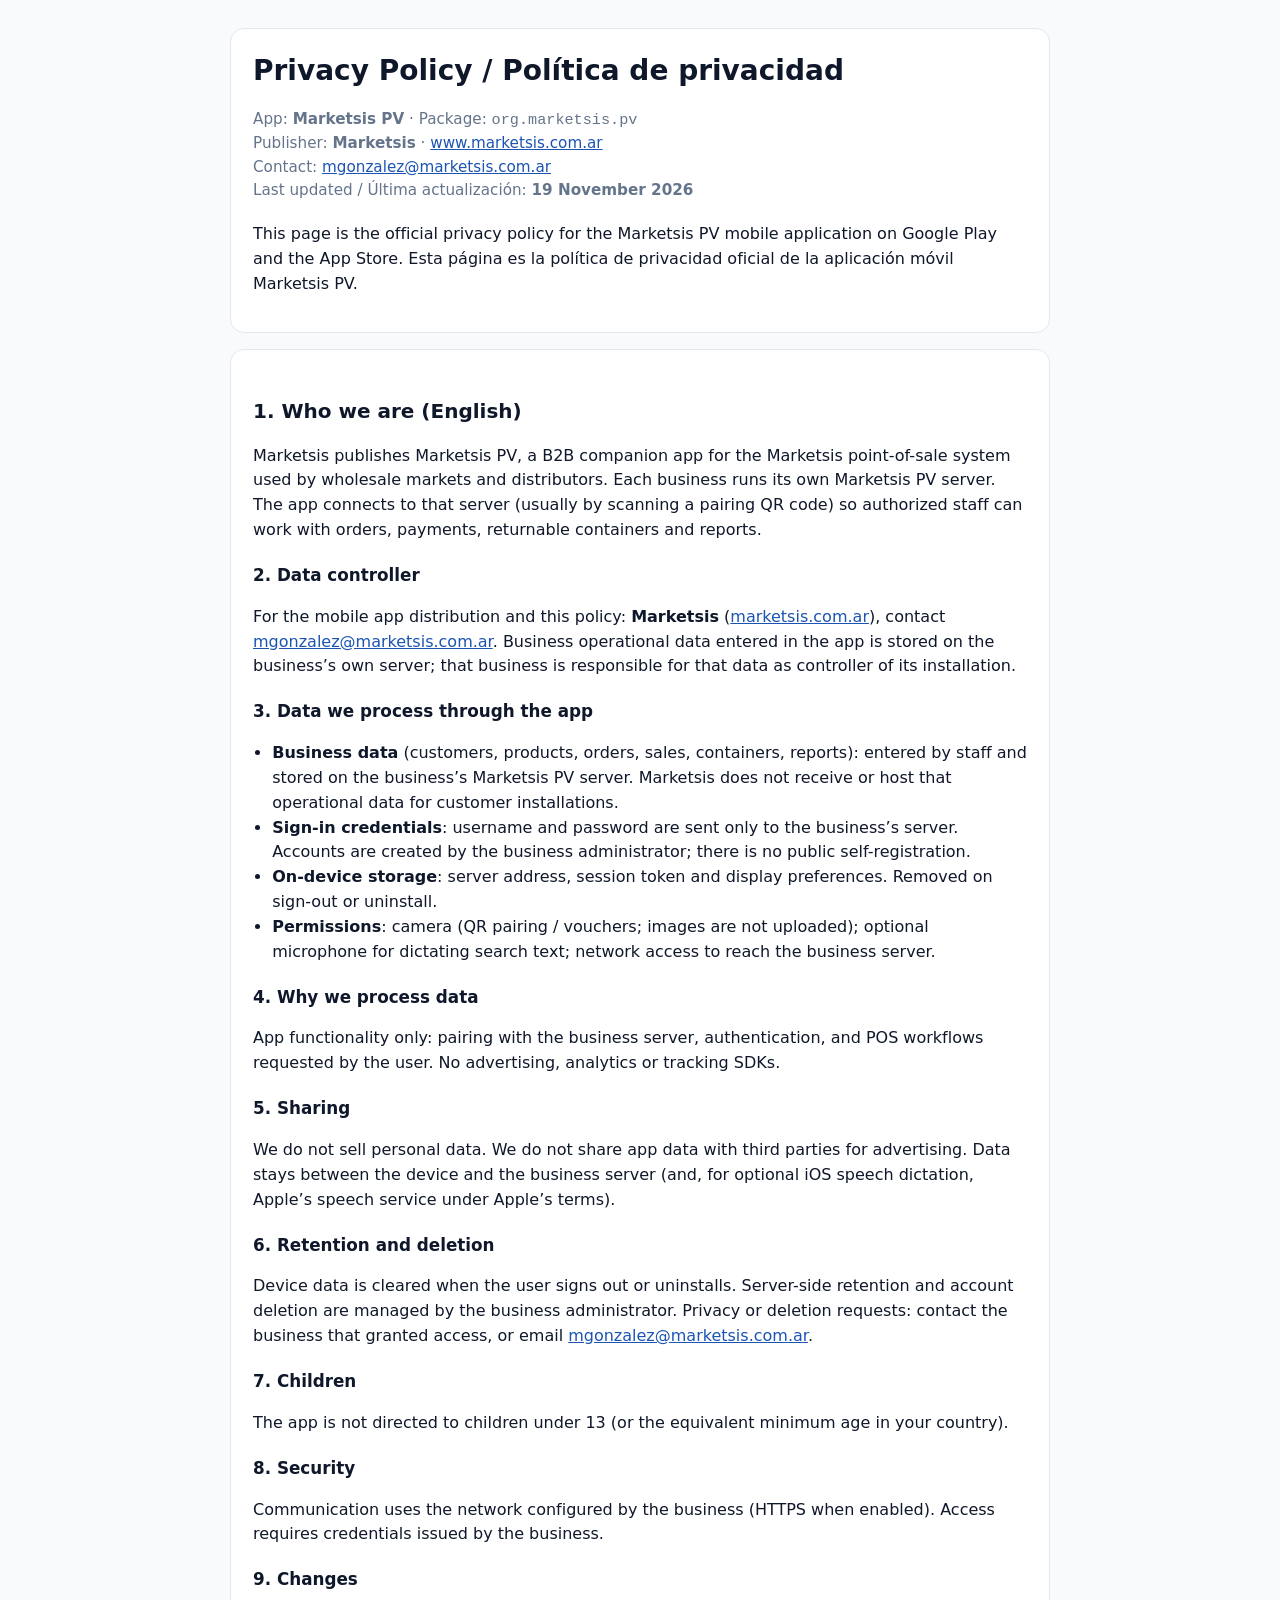
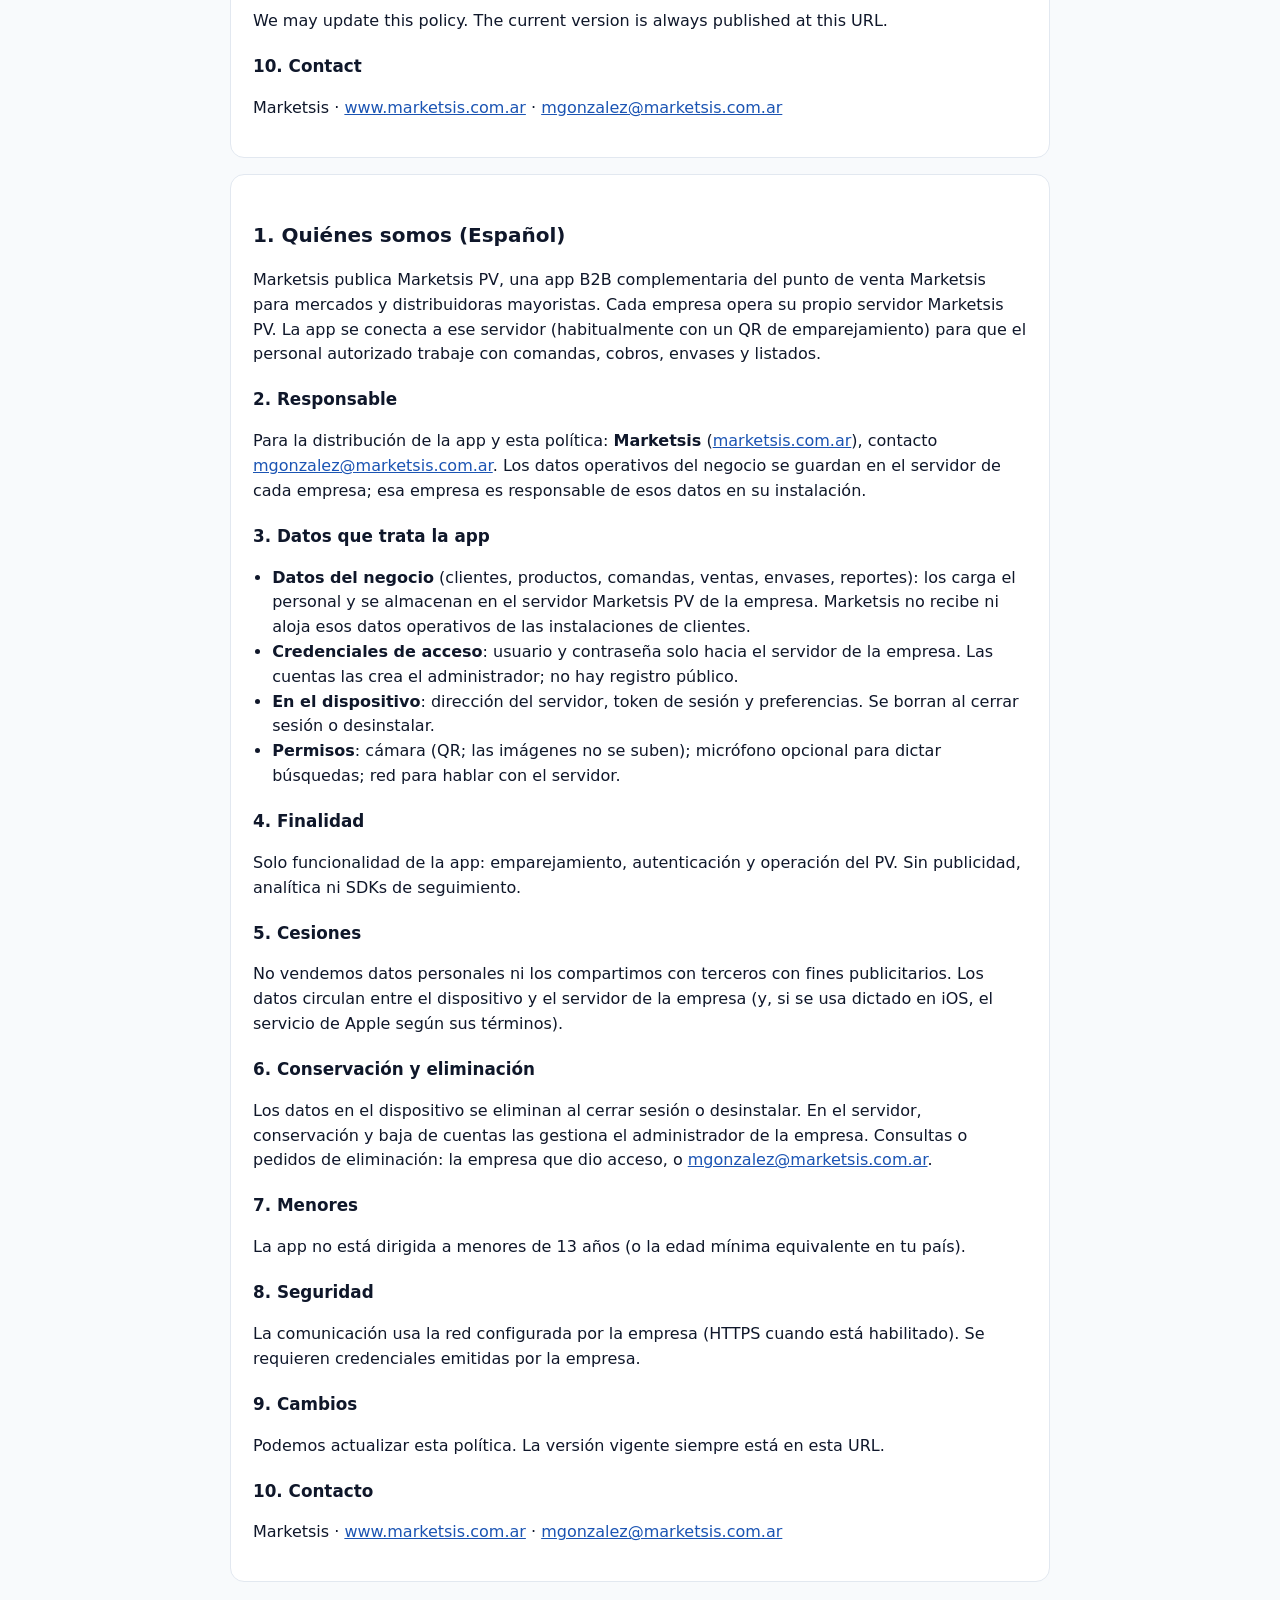
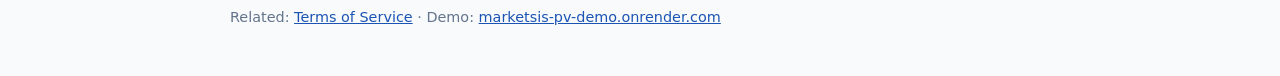
==== docs/index.html @ b71fef55 "Publish stable Privacy Policy and Terms on GitHub Pages for Play Store. EOF  Co-authored-by: Cursor " ====
<!doctype html>
<html lang="es">
<head>
  <meta charset="utf-8">
  <meta name="viewport" content="width=device-width, initial-scale=1">
  <title>Marketsis PV · Legal</title>
  <meta http-equiv="refresh" content="0; url=./privacy.html">
  <link rel="canonical" href="./privacy.html">
</head>
<body>
  <p><a href="./privacy.html">Privacy Policy</a> · <a href="./terms.html">Terms of Service</a></p>
</body>
</html>
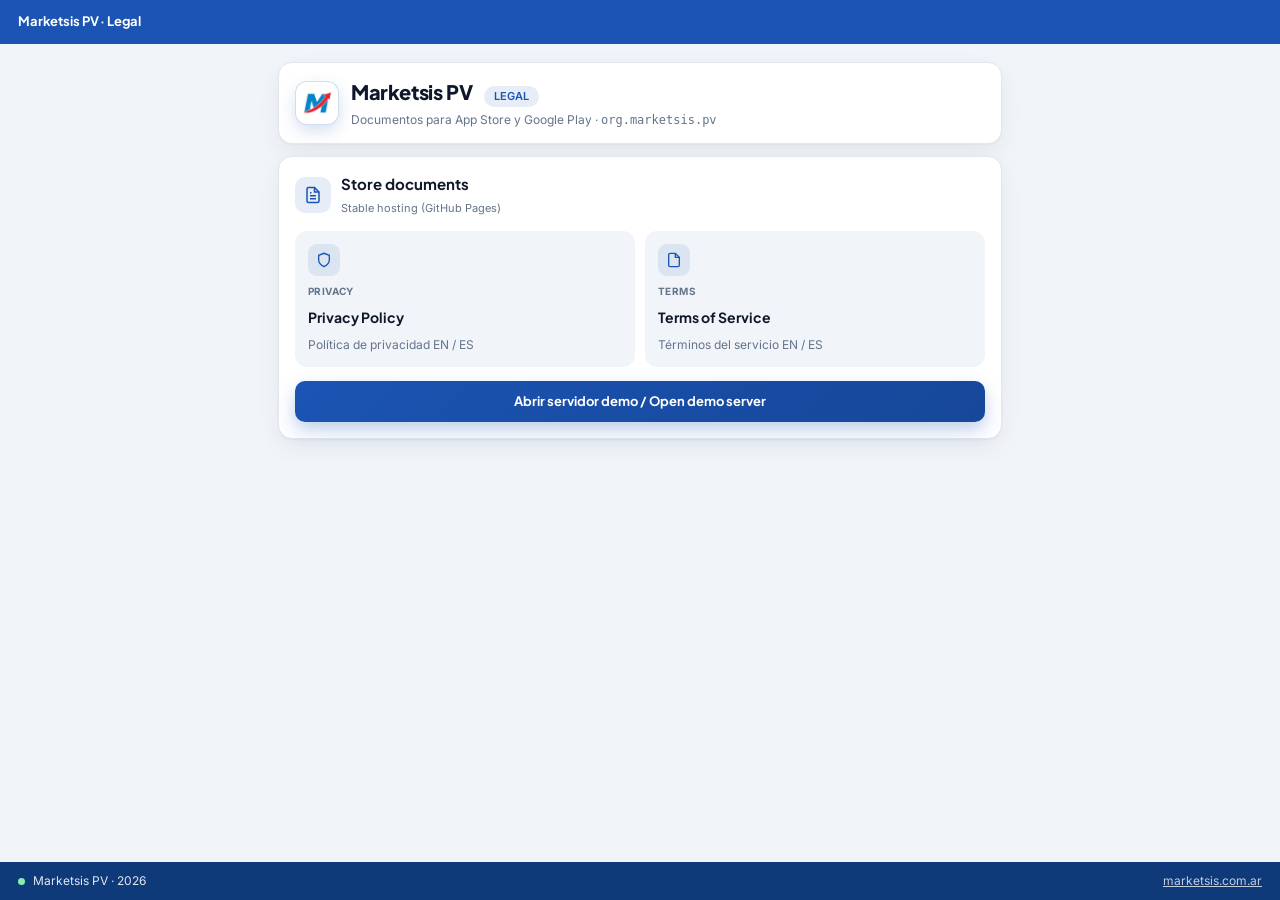
==== commit 7d0809ac: "Apply Marketsis design system to GitHub Pages privacy and terms. EOF  Co-authored-by: Cursor <cursor" ====
--- a/docs/index.html
+++ b/docs/index.html
@@ -1,13 +1,78 @@
 <!doctype html>
-<html lang="es">
+<html lang="en">
 <head>
   <meta charset="utf-8">
   <meta name="viewport" content="width=device-width, initial-scale=1">
+  <meta name="robots" content="index,follow">
   <title>Marketsis PV · Legal</title>
-  <meta http-equiv="refresh" content="0; url=./privacy.html">
-  <link rel="canonical" href="./privacy.html">
+  <link rel="canonical" href="https://marketsisdevs.github.io/PV-marketsios-demo/">
+  <link rel="icon" type="image/png" href="./logo.png">
+  <link rel="preconnect" href="https://fonts.googleapis.com">
+  <link rel="preconnect" href="https://fonts.gstatic.com" crossorigin>
+  <link href="https://fonts.googleapis.com/css2?family=Inter:wght@400;500;600;700&family=Plus+Jakarta+Sans:wght@600;700;800&family=JetBrains+Mono:wght@500;600&display=swap" rel="stylesheet">
+  <link rel="stylesheet" href="./brand.css">
 </head>
 <body>
-  <p><a href="./privacy.html">Privacy Policy</a> · <a href="./terms.html">Terms of Service</a></p>
+<div class="shell">
+  <header class="titlebar">
+    <span class="titlebar__title">Marketsis PV <span class="long">· Legal</span></span>
+  </header>
+
+  <div class="main main--narrow">
+    <section class="panel brand-panel">
+      <div class="brand">
+        <div class="brand-logo"><img src="./logo.png" alt="Marketsis"></div>
+        <div class="brand-copy">
+          <h1>Marketsis PV</h1>
+          <span class="pill pill--brand">LEGAL</span>
+          <p class="brand-sub">Documentos para App Store y Google Play · <code>org.marketsis.pv</code></p>
+        </div>
+      </div>
+    </section>
+
+    <section class="panel section">
+      <div class="section__head">
+        <div class="section__icon" aria-hidden="true">
+          <svg width="18" height="18" viewBox="0 0 24 24" fill="none" stroke="currentColor" stroke-width="2"><path d="M14 2H6a2 2 0 0 0-2 2v16a2 2 0 0 0 2 2h12a2 2 0 0 0 2-2V8z"/><path d="M14 2v6h6"/><path d="M16 13H8"/><path d="M16 17H8"/><path d="M10 9H8"/></svg>
+        </div>
+        <div class="section__titles">
+          <h2>Store documents</h2>
+          <span>Stable hosting (GitHub Pages)</span>
+        </div>
+      </div>
+      <div class="tour" style="grid-template-columns: 1fr 1fr;">
+        <a class="tour__item" href="./privacy.html" style="text-decoration:none;color:inherit;">
+          <div class="tour__icon" aria-hidden="true">
+            <svg width="16" height="16" viewBox="0 0 24 24" fill="none" stroke="currentColor" stroke-width="2"><path d="M12 22s8-4 8-10V5l-8-3-8 3v7c0 6 8 10 8 10z"/></svg>
+          </div>
+          <div class="tour__path">Privacy</div>
+          <div class="tour__title">Privacy Policy</div>
+          <div class="tour__text">Política de privacidad EN / ES</div>
+        </a>
+        <a class="tour__item" href="./terms.html" style="text-decoration:none;color:inherit;">
+          <div class="tour__icon" aria-hidden="true">
+            <svg width="16" height="16" viewBox="0 0 24 24" fill="none" stroke="currentColor" stroke-width="2"><path d="M14 2H6a2 2 0 0 0-2 2v16a2 2 0 0 0 2 2h12a2 2 0 0 0 2-2V8z"/><path d="M14 2v6h6"/></svg>
+          </div>
+          <div class="tour__path">Terms</div>
+          <div class="tour__title">Terms of Service</div>
+          <div class="tour__text">Términos del servicio EN / ES</div>
+        </a>
+      </div>
+      <a class="btn btn--primary btn--block" href="https://marketsis-pv-demo.onrender.com/" target="_blank" rel="noopener">
+        Abrir servidor demo / Open demo server
+      </a>
+    </section>
+  </div>
+
+  <footer class="footer">
+    <div class="footer__left">
+      <span class="footer__dot" aria-hidden="true"></span>
+      <span>Marketsis PV · 2026</span>
+    </div>
+    <div class="footer__links">
+      <a href="https://www.marketsis.com.ar/" target="_blank" rel="noopener">marketsis.com.ar</a>
+    </div>
+  </footer>
+</div>
 </body>
 </html>
--- a/docs/brand.css
+++ b/docs/brand.css
@@ -0,0 +1,455 @@
+:root {
+  --brand: #1B54B3;
+  --brand-dark: #164799;
+  --brand-deep: #0F3A7A;
+  --surface: #F1F5F9;
+  --card: #FFFFFF;
+  --ink: #0F172A;
+  --text: #1E293B;
+  --muted: #64748B;
+  --border: #E2E8F0;
+  --positive: #22C55E;
+  --positive-bg: rgba(34, 197, 94, 0.12);
+  --negative: #DC2626;
+  --warning: #F59E0B;
+  --warning-bg: rgba(245, 158, 11, 0.12);
+  --font: Inter, system-ui, sans-serif;
+  --heading: "Plus Jakarta Sans", Inter, sans-serif;
+  --mono: "JetBrains Mono", ui-monospace, monospace;
+  --radius: 14px;
+  --shadow: 0 1px 2px rgba(15, 23, 42, 0.04), 0 8px 24px rgba(15, 23, 42, 0.06);
+  --ease: cubic-bezier(0.16, 1, 0.3, 1);
+}
+
+* { box-sizing: border-box; }
+
+html, body {
+  margin: 0;
+  min-height: 100%;
+  font-family: var(--font);
+  font-size: 14px;
+  line-height: 1.5;
+  color: var(--text);
+  background: var(--surface);
+  -webkit-font-smoothing: antialiased;
+}
+
+::selection { background: var(--brand); color: #fff; }
+
+.shell { min-height: 100vh; display: flex; flex-direction: column; }
+
+.titlebar {
+  position: sticky;
+  top: 0;
+  z-index: 10;
+  height: 44px;
+  background: var(--brand);
+  color: #fff;
+  display: flex;
+  align-items: center;
+  justify-content: space-between;
+  gap: 12px;
+  padding: 0 18px;
+}
+
+.titlebar__title {
+  font-family: var(--heading);
+  font-size: 13px;
+  font-weight: 700;
+  letter-spacing: -0.01em;
+  white-space: nowrap;
+}
+
+.titlebar__online {
+  display: inline-flex;
+  align-items: center;
+  gap: 6px;
+  font-size: 11px;
+  font-weight: 600;
+  background: rgba(255, 255, 255, 0.14);
+  border: 1px solid rgba(255, 255, 255, 0.2);
+  border-radius: 999px;
+  padding: 3px 10px;
+  white-space: nowrap;
+}
+
+.titlebar__online .dot {
+  width: 7px;
+  height: 7px;
+  border-radius: 50%;
+  background: #fde68a;
+  box-shadow: 0 0 0 3px rgba(253, 230, 138, 0.25);
+}
+
+.titlebar__online.is-online .dot { background: #86efac; box-shadow: 0 0 0 3px rgba(134, 239, 172, 0.25); }
+.titlebar__online.is-offline .dot { background: #fca5a5; box-shadow: 0 0 0 3px rgba(252, 165, 165, 0.25); }
+
+.main {
+  flex: 1;
+  width: 100%;
+  max-width: 980px;
+  margin: 0 auto;
+  padding: 18px 18px 24px;
+  display: flex;
+  flex-direction: column;
+  gap: 12px;
+}
+
+.panel {
+  background: var(--card);
+  border: 1px solid var(--border);
+  border-radius: var(--radius);
+  box-shadow: var(--shadow);
+}
+
+.brand-panel {
+  display: flex;
+  align-items: center;
+  justify-content: space-between;
+  gap: 16px;
+  padding: 14px 16px;
+  flex-wrap: wrap;
+}
+
+.brand { display: flex; align-items: center; gap: 12px; min-width: 0; }
+
+.brand-logo {
+  width: 44px;
+  height: 44px;
+  border-radius: 12px;
+  background: #fff;
+  border: 1px solid rgba(27, 84, 179, 0.2);
+  display: grid;
+  place-items: center;
+  overflow: hidden;
+  flex-shrink: 0;
+  box-shadow: 0 6px 16px rgba(27, 84, 179, 0.18);
+}
+
+.brand-logo img { width: 72%; height: 72%; object-fit: contain; }
+
+.brand-copy h1 {
+  margin: 0;
+  font-family: var(--heading);
+  font-size: 20px;
+  font-weight: 800;
+  color: var(--ink);
+  letter-spacing: -0.02em;
+  display: inline;
+}
+
+.brand-sub { margin: 4px 0 0; font-size: 12px; color: var(--muted); }
+
+.brand-meta { display: flex; flex-wrap: wrap; gap: 8px; justify-content: flex-end; }
+
+.pill {
+  display: inline-flex;
+  align-items: center;
+  gap: 6px;
+  border-radius: 999px;
+  font-size: 11px;
+  font-weight: 600;
+  padding: 4px 10px;
+  line-height: 1.2;
+  white-space: nowrap;
+}
+
+.pill--brand { background: rgba(27, 84, 179, 0.1); color: var(--brand); margin-left: 8px; vertical-align: middle; }
+.pill--muted { background: #fff; border: 1px solid var(--border); color: var(--muted); }
+.pill--ok { background: var(--positive-bg); color: #15803d; }
+.pill--soft { background: rgba(27, 84, 179, 0.08); color: var(--brand-dark); }
+
+.grid-2 { display: grid; grid-template-columns: 1fr 1fr; gap: 12px; }
+
+.section { padding: 16px; display: flex; flex-direction: column; gap: 14px; }
+
+.section__head { display: flex; align-items: center; gap: 10px; }
+
+.section__icon {
+  width: 36px;
+  height: 36px;
+  border-radius: 10px;
+  background: rgba(27, 84, 179, 0.1);
+  color: var(--brand);
+  display: grid;
+  place-items: center;
+  flex-shrink: 0;
+}
+
+.section__titles { flex: 1; min-width: 0; }
+
+.section__titles h2 {
+  margin: 0;
+  font-family: var(--heading);
+  font-size: 15px;
+  font-weight: 700;
+  color: var(--ink);
+}
+
+.section__titles span { font-size: 11px; color: var(--muted); }
+
+.qr-box {
+  display: grid;
+  place-items: center;
+  background: var(--surface);
+  border-radius: 12px;
+  padding: 16px;
+}
+
+.qr-box img {
+  width: min(300px, 72vw);
+  height: auto;
+  background: #fff;
+  border-radius: 10px;
+  padding: 6px;
+  border: 1px solid var(--border);
+}
+
+.steps { margin: 0; padding: 0; list-style: none; display: flex; flex-direction: column; gap: 10px; counter-reset: step; }
+
+.steps li {
+  counter-increment: step;
+  display: grid;
+  grid-template-columns: 26px 1fr;
+  gap: 10px;
+  align-items: start;
+  font-size: 13px;
+}
+
+.steps li::before {
+  content: counter(step);
+  width: 26px;
+  height: 26px;
+  border-radius: 50%;
+  background: var(--brand);
+  color: #fff;
+  font-family: var(--heading);
+  font-weight: 700;
+  font-size: 12px;
+  display: grid;
+  place-items: center;
+  font-variant-numeric: tabular-nums;
+}
+
+.steps b { color: var(--ink); }
+
+.creds { display: grid; grid-template-columns: 1fr 1fr; gap: 8px; }
+
+.stat { background: var(--surface); border-radius: 10px; padding: 10px 12px; min-width: 0; }
+
+.stat__label {
+  font-size: 10px;
+  font-weight: 700;
+  letter-spacing: 0.04em;
+  text-transform: uppercase;
+  color: var(--muted);
+  margin-bottom: 4px;
+}
+
+.stat__value {
+  font-family: var(--mono);
+  font-size: 15px;
+  font-weight: 600;
+  color: var(--brand-dark);
+  overflow: hidden;
+  text-overflow: ellipsis;
+  white-space: nowrap;
+}
+
+.access-box {
+  background: rgba(27, 84, 179, 0.06);
+  border: 1px solid rgba(27, 84, 179, 0.14);
+  border-radius: 12px;
+  padding: 12px;
+  display: grid;
+  grid-template-columns: 1fr auto;
+  gap: 12px;
+  align-items: center;
+}
+
+.access-label { display: flex; align-items: center; gap: 8px; margin-bottom: 6px; }
+
+.access-label span:first-child {
+  font-size: 10px;
+  font-weight: 700;
+  letter-spacing: 0.05em;
+  text-transform: uppercase;
+  color: var(--muted);
+}
+
+.access-url { display: flex; align-items: center; gap: 8px; min-width: 0; }
+
+.access-url code {
+  font-family: var(--mono);
+  font-size: 13px;
+  font-weight: 600;
+  color: var(--brand-dark);
+  overflow: hidden;
+  text-overflow: ellipsis;
+  white-space: nowrap;
+}
+
+.btn {
+  border: none;
+  cursor: pointer;
+  border-radius: 10px;
+  font-family: var(--heading);
+  font-weight: 700;
+  font-size: 13px;
+  display: inline-flex;
+  align-items: center;
+  justify-content: center;
+  gap: 8px;
+  text-decoration: none;
+  transition: transform 0.2s var(--ease), box-shadow 0.2s var(--ease), background 0.2s ease;
+}
+
+.btn:hover { transform: translateY(-1px); }
+
+.btn--ghost { background: #fff; border: 1px solid var(--border); color: var(--text); padding: 8px 12px; }
+.btn--ghost:hover { border-color: rgba(27, 84, 179, 0.4); color: var(--brand); box-shadow: 0 6px 14px rgba(27, 84, 179, 0.1); }
+.btn--ghost.copied { color: #15803d; border-color: rgba(34, 197, 94, 0.4); background: var(--positive-bg); }
+
+.btn--primary {
+  background: linear-gradient(135deg, var(--brand), var(--brand-dark));
+  color: #fff;
+  padding: 11px 16px;
+  box-shadow: 0 8px 18px rgba(27, 84, 179, 0.28);
+}
+
+.btn--primary:hover { box-shadow: 0 12px 24px rgba(27, 84, 179, 0.34); }
+
+.btn--block { width: 100%; }
+
+.note {
+  display: flex;
+  gap: 10px;
+  align-items: flex-start;
+  background: var(--warning-bg);
+  border: 1px solid rgba(245, 158, 11, 0.35);
+  border-radius: 12px;
+  padding: 12px 14px;
+  font-size: 12px;
+  color: #92400E;
+}
+
+.note svg { flex-shrink: 0; margin-top: 1px; color: #b45309; }
+
+.tour { display: grid; grid-template-columns: repeat(4, 1fr); gap: 10px; }
+
+.tour__item {
+  background: var(--surface);
+  border: 1px solid transparent;
+  border-radius: 12px;
+  padding: 12px;
+  display: flex;
+  flex-direction: column;
+  gap: 8px;
+  transition: border-color 0.3s var(--ease), background 0.3s var(--ease);
+}
+
+.tour__item:hover { border-color: var(--brand); background: #fff; }
+
+.tour__icon {
+  width: 32px;
+  height: 32px;
+  border-radius: 9px;
+  background: rgba(27, 84, 179, 0.1);
+  color: var(--brand);
+  display: grid;
+  place-items: center;
+}
+
+.tour__path {
+  font-size: 10px;
+  font-weight: 700;
+  letter-spacing: 0.04em;
+  text-transform: uppercase;
+  color: var(--muted);
+}
+
+.tour__title { font-family: var(--heading); font-size: 14px; font-weight: 700; color: var(--ink); }
+
+.tour__text { font-size: 12px; color: var(--muted); }
+
+.es p { margin: 0; font-size: 13px; color: var(--text); }
+.es b { color: var(--ink); }
+
+.footer {
+  background: var(--brand-deep);
+  color: rgba(255, 255, 255, 0.88);
+  display: flex;
+  align-items: center;
+  justify-content: space-between;
+  padding: 10px 18px;
+  font-size: 12px;
+  gap: 12px;
+  flex-wrap: wrap;
+}
+
+.footer__left { display: flex; align-items: center; gap: 8px; }
+
+.footer__dot { width: 7px; height: 7px; border-radius: 50%; background: #86efac; flex-shrink: 0; }
+
+.footer a { color: inherit; opacity: 0.85; }
+.footer a:hover { opacity: 1; }
+
+.footer__links { display: flex; gap: 14px; }
+
+.main--narrow { max-width: 760px; }
+
+.titlebar a { color: #fff; text-decoration: none; }
+
+.lang-tabs { display: inline-flex; gap: 6px; }
+
+.lang-tabs a {
+  font-size: 11px;
+  font-weight: 600;
+  padding: 4px 10px;
+  border-radius: 999px;
+  border: 1px solid var(--border);
+  color: var(--muted);
+  text-decoration: none;
+  background: #fff;
+}
+
+.lang-tabs a:hover { border-color: rgba(27, 84, 179, 0.4); color: var(--brand); }
+
+.doc { padding: 16px 18px; display: flex; flex-direction: column; gap: 10px; }
+
+.doc h2 {
+  margin: 0;
+  font-family: var(--heading);
+  font-size: 18px;
+  font-weight: 800;
+  color: var(--ink);
+  letter-spacing: -0.01em;
+}
+
+.doc h3 {
+  margin: 8px 0 0;
+  font-family: var(--heading);
+  font-size: 14px;
+  font-weight: 700;
+  color: var(--ink);
+}
+
+.doc p, .doc li { margin: 0; font-size: 13px; color: var(--text); }
+
+.doc ul { margin: 0; padding-left: 18px; display: flex; flex-direction: column; gap: 4px; }
+
+.doc a { color: var(--brand); }
+
+.doc .updated { font-size: 12px; color: var(--muted); }
+
+@media (max-width: 820px) {
+  .grid-2 { grid-template-columns: 1fr; }
+  .tour { grid-template-columns: 1fr 1fr; }
+  .access-box { grid-template-columns: 1fr; }
+  .access-box .btn { width: 100%; }
+}
+
+@media (max-width: 480px) {
+  .tour { grid-template-columns: 1fr; }
+  .titlebar__title .long { display: none; }
+}
